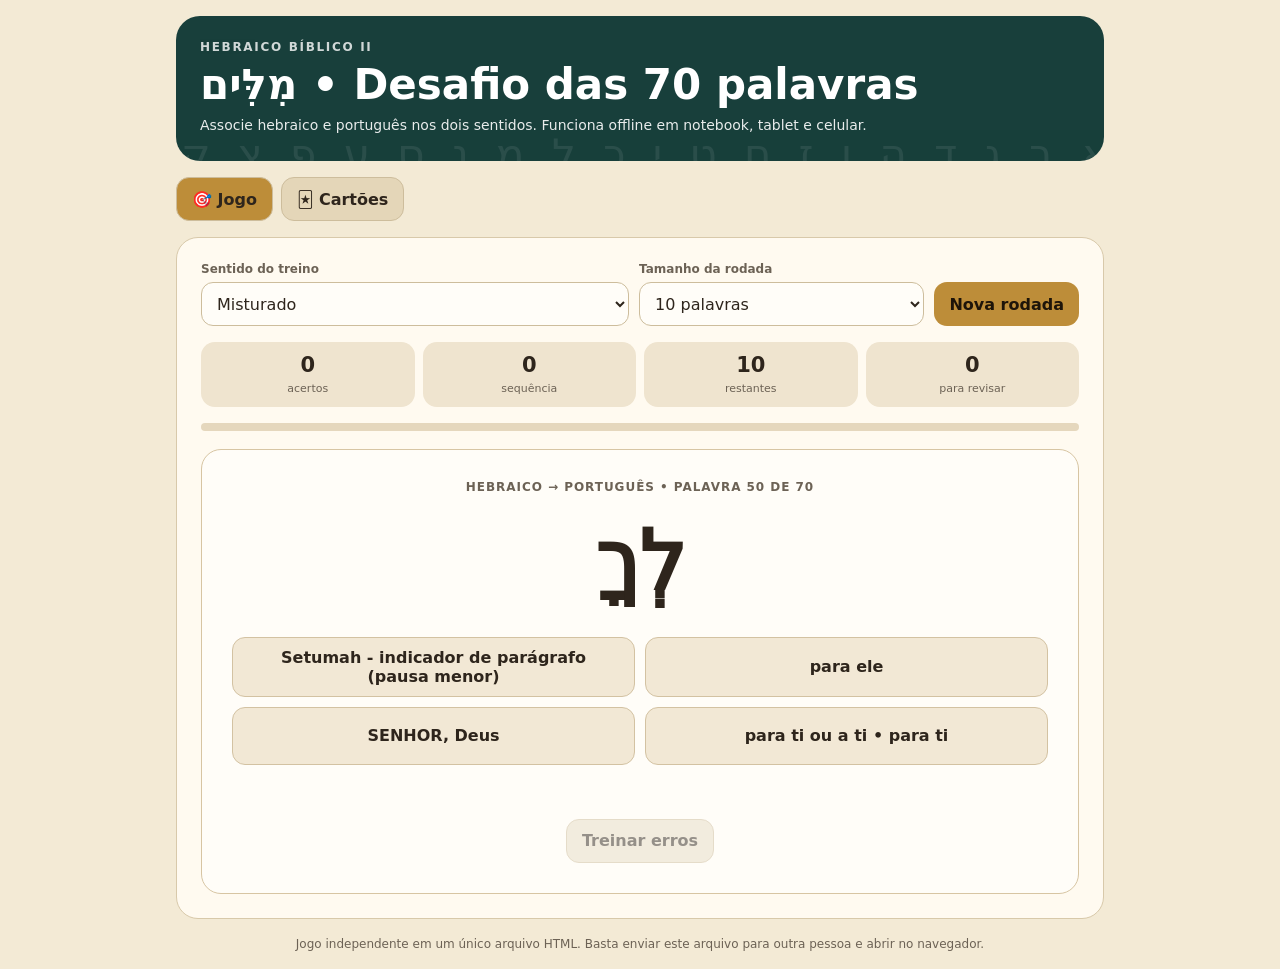
==== app/src/main/assets/index.html @ 37191ca5 "Add files via upload" ====
<!doctype html>
<html lang="pt-BR">
<head>
<meta charset="utf-8">
<meta name="viewport" content="width=device-width, initial-scale=1">
<title>Hebraico Bíblico II — Jogo das 70 Palavras</title>
<meta name="theme-color" content="#183f3b">
<style>
:root{--bg:#f3ead5;--panel:#fffaf0;--ink:#2e251c;--muted:#6c6255;--green:#183f3b;--gold:#bd8d39;--line:#d8c9aa;--ok:#2f6c50;--bad:#884239}
*{box-sizing:border-box}
body{margin:0;background:var(--bg);color:var(--ink);font-family:Inter,system-ui,-apple-system,BlinkMacSystemFont,"Segoe UI",sans-serif}
.app{max-width:960px;margin:auto;padding:16px}
.hero{background:var(--green);color:#fff;border-radius:24px;padding:24px;position:relative;overflow:hidden}
.hero:after{content:"א ב ג ד ה ו ז ח ט י כ ל מ נ ס ע פ צ ק ר ש ת";position:absolute;right:-12px;bottom:-18px;font-size:42px;letter-spacing:7px;opacity:.08;direction:rtl;white-space:nowrap}
.eyebrow{font-size:12px;text-transform:uppercase;letter-spacing:.14em;opacity:.8;font-weight:800}
h1{font-size:clamp(26px,5vw,42px);line-height:1.08;margin:8px 0}
.sub{font-size:14px;line-height:1.55;max-width:700px;opacity:.9}
.nav{display:flex;gap:8px;flex-wrap:wrap;margin:16px 0}
button,select{font:inherit}
button{min-height:44px;border:0;border-radius:13px;padding:10px 15px;font-weight:750;cursor:pointer}
button:focus-visible,select:focus-visible{outline:3px solid var(--gold);outline-offset:2px}
.navbtn{background:#e4d6b8;border:1px solid #cdbd9c;color:var(--ink)}
.navbtn.active{background:var(--gold)}
.panel{background:var(--panel);border:1px solid var(--line);border-radius:22px;padding:clamp(16px,3vw,24px)}
.controls{display:grid;grid-template-columns:1.5fr 1fr auto;gap:10px;align-items:end}
label{font-size:12px;font-weight:800;display:block;margin-bottom:6px;color:var(--muted)}
select{width:100%;min-height:44px;border-radius:12px;padding:8px 11px;border:1px solid #cdbd9c;background:#fffdf8;color:var(--ink);font-size:16px}
.primary{background:var(--gold);color:#1d1409}
.secondary{background:#e7dcc6;color:var(--ink);border:1px solid #cdbd9c}
.stats{display:grid;grid-template-columns:repeat(4,1fr);gap:8px;margin:16px 0}
.stat{background:#efe4cf;border-radius:14px;padding:11px;text-align:center}
.stat b{display:block;font-size:21px}
.stat span{font-size:11px;color:var(--muted)}
.bar{height:8px;background:#e5d7bd;border-radius:99px;overflow:hidden;margin:8px 0 18px}
.bar>div{height:100%;background:var(--gold);width:0;transition:width .25s ease}
.question{border:1px solid #d7c5a3;border-radius:20px;padding:clamp(18px,4vw,30px);text-align:center;background:#fffdf8}
.qmeta{font-size:12px;font-weight:800;letter-spacing:.08em;text-transform:uppercase;color:var(--muted)}
.prompt{font-size:clamp(29px,7vw,58px);font-weight:800;line-height:1.35;margin:14px auto 18px;overflow-wrap:anywhere}
.prompt.hebrew{font-family:"Times New Roman","Noto Sans Hebrew",serif;direction:rtl;font-size:clamp(46px,10vw,82px);font-weight:600}
.options{display:grid;grid-template-columns:1fr 1fr;gap:10px}
.option{background:#f2e8d5;color:var(--ink);border:1px solid #d3c2a2;min-height:58px}
.option.hebrew{font-family:"Times New Roman","Noto Sans Hebrew",serif;font-size:28px;direction:rtl}
.option.correct{background:var(--ok);color:#fff;border-color:var(--ok)}
.option.wrong{background:var(--bad);color:#fff;border-color:var(--bad)}
.option:disabled{cursor:default;opacity:.96}
.feedback{min-height:42px;padding:11px 4px 0;font-weight:700;line-height:1.4}
.actions{display:flex;gap:8px;justify-content:center;flex-wrap:wrap;margin-top:12px}
.summary{text-align:center;padding:24px 10px}
.summary .big{font-size:48px;font-weight:900;color:var(--gold)}
.hidden{display:none!important}
.flash{min-height:260px;display:flex;flex-direction:column;align-items:center;justify-content:center;text-align:center;border:1px solid #d7c5a3;border-radius:20px;background:#fffdf8;padding:28px}
.flash .front{font-size:clamp(34px,8vw,68px);font-weight:800;line-height:1.3}
.flash .front.hebrew{font-family:"Times New Roman","Noto Sans Hebrew",serif;direction:rtl;font-size:clamp(54px,12vw,88px);font-weight:600}
.flash .answer{margin-top:16px;font-size:clamp(22px,5vw,34px);font-weight:800;color:var(--gold)}
.flashmeta{font-size:12px;color:var(--muted);margin-bottom:8px}
.footer{font-size:12px;color:var(--muted);text-align:center;margin-top:16px;line-height:1.5}
@media(max-width:620px){.controls{grid-template-columns:1fr}.stats{grid-template-columns:1fr 1fr}.options{grid-template-columns:1fr}.hero{border-radius:18px}.app{padding:10px}}
@media(prefers-color-scheme:dark){
:root{--bg:#1d1915;--panel:#28231e;--ink:#f6ecda;--muted:#c8bca9;--line:#4a4034}
.navbtn{background:#322b23;border-color:#54483a;color:var(--ink)}
select{background:#201c18;color:var(--ink);border-color:#564a3d}
.stat{background:#211d18}.bar{background:#40372d}.question,.flash{background:#211d19;border-color:#514539}.option{background:#332d26;color:var(--ink);border-color:#574b3e}.secondary{background:#393127;color:var(--ink);border-color:#564a3d}
}
@media(prefers-reduced-motion:reduce){*{transition:none!important}}
</style>
</head>
<body>
<main class="app">
<section class="hero">
<div class="eyebrow">Hebraico Bíblico II</div>
<h1>מִלִּים • Desafio das 70 palavras</h1>
<div class="sub">Associe hebraico e português nos dois sentidos. Funciona offline em notebook, tablet e celular.</div>
</section>

<div class="nav" role="tablist">
<button type="button" class="navbtn active" id="tabGame">🎯 Jogo</button>
<button type="button" class="navbtn" id="tabFlash">🃏 Cartões</button>
</div>

<section class="panel" id="gamePanel">
<div class="controls">
<div><label for="direction">Sentido do treino</label><select id="direction"><option value="mixed">Misturado</option><option value="h2p">Hebraico → Português</option><option value="p2h">Português → Hebraico</option></select></div>
<div><label for="roundSize">Tamanho da rodada</label><select id="roundSize"><option value="10">10 palavras</option><option value="20">20 palavras</option><option value="70">70 palavras</option></select></div>
<button type="button" class="primary" id="newRound">Nova rodada</button>
</div>
<div class="stats" aria-live="polite">
<div class="stat"><b id="score">0</b><span>acertos</span></div>
<div class="stat"><b id="streak">0</b><span>sequência</span></div>
<div class="stat"><b id="remaining">10</b><span>restantes</span></div>
<div class="stat"><b id="errors">0</b><span>para revisar</span></div>
</div>
<div class="bar"><div id="progress"></div></div>

<div id="playArea">
<div class="question">
<div class="qmeta" id="qmeta">Escolha a associação correta</div>
<div class="prompt" id="prompt"></div>
<div class="options" id="options"></div>
<div class="feedback" id="feedback" aria-live="polite"></div>
<div class="actions">
<button type="button" class="secondary hidden" id="nextBtn">Próxima</button>
<button type="button" class="secondary" id="errorsBtn">Treinar erros</button>
</div>
</div>
</div>
<div id="summary" class="summary hidden"></div>
</section>

<section class="panel hidden" id="flashPanel">
<div class="controls">
<div><label for="flashDirection">Frente do cartão</label><select id="flashDirection"><option value="h2p">Hebraico</option><option value="p2h">Português</option><option value="mixed">Misturado</option></select></div>
<div><label for="flashSet">Conjunto</label><select id="flashSet"><option value="all">Todas as 70</option><option value="errors">Somente erros</option></select></div>
<button type="button" class="primary" id="shuffleFlash">Embaralhar</button>
</div>
<div class="flash">
<div class="flashmeta" id="flashMeta"></div>
<div class="front" id="flashFront"></div>
<div class="answer hidden" id="flashAnswer"></div>
</div>
<div class="actions">
<button type="button" class="primary" id="revealBtn">Mostrar resposta</button>
<button type="button" class="secondary hidden" id="knewBtn">✓ Acertei</button>
<button type="button" class="secondary hidden" id="reviewBtn">↻ Rever</button>
</div>
</section>

<div class="footer">Jogo independente em um único arquivo HTML. Basta enviar este arquivo para outra pessoa e abrir no navegador.</div>
</main>

<script>
const V=[
{n:1,h:'אֵת',p:'Não se traduz'},{n:2,h:'יְהוָה',p:'SENHOR, Deus'},{n:3,h:'אֲשֶׁר',p:'que'},{n:4,h:'כִּי',p:'que, porque, quando'},{n:5,h:'אֶל',p:'para, em direção a'},
{n:6,h:'עַל',p:'sobre, acerca, acima, por cima'},{n:7,h:'לֹא',p:'não'},{n:8,h:'כָּל',p:'todo'},{n:9,h:'יִשְׂרָאֵל',p:'Israel'},{n:10,h:'ס',p:'Setumah - indicador de parágrafo (pausa menor)'},
{n:11,h:'וַיֹּאמֶר',p:'E disse'},{n:12,h:'וְאֶת',p:'E …'},{n:13,h:'וְלֹא',p:'e não'},{n:14,h:'בְּנֵי',p:'filhos de'},{n:15,h:'בֵּן',p:'filho'},
{n:16,h:'פ',p:'Petuhah - indicador de seção (pausa maior)'},{n:17,h:'לוֹ',p:'para ele'},{n:18,h:'אִישׁ',p:'homem'},{n:19,h:'הַמֶּלֶךְ',p:'o rei'},{n:20,h:'עַד',p:'até, tanto quanto'},
{n:21,h:'בֵּית',p:'casa de'},{n:22,h:'הָאָרֶץ',p:'a Terra, o chão, a terra'},{n:23,h:'לֵאמֹר',p:'dizendo'},{n:24,h:'מֶלֶךְ',p:'rei'},{n:25,h:'הוּא',p:'ele, este'},
{n:26,h:'אִם',p:'se'},{n:27,h:'וַיְהִי',p:'e houve, e foi, e aconteceu'},{n:28,h:'הָעָם',p:'o povo'},{n:29,h:'לִי',p:'a mim, para mim'},{n:30,h:'מֹשֶׁה',p:'Moisés'},
{n:31,h:'הַזֶּה',p:'este'},{n:32,h:'אָמַר',p:'Ele disse / dizer'},{n:33,h:'יְהוּדָה',p:'Judá'},{n:34,h:'אֱלֹהִים',p:'Deus, deuses'},{n:35,h:'לָהֶם',p:'para eles'},
{n:36,h:'מִן',p:'de, desde'},{n:37,h:'וְכָל',p:'e todo'},{n:38,h:'אֵת',p:'com'},{n:39,h:'דָּוִד',p:'Davi'},{n:40,h:'לִפְנֵי',p:'diante de, face'},
{n:41,h:'אֲנִי',p:'eu'},{n:42,h:'אַל',p:'não'},{n:43,h:'שָׁם',p:'ali, lá'},{n:44,h:'לַיהוָה',p:'ao SENHOR ou para o Senhor'},{n:45,h:'כֹּה',p:'aqui, agora, assim, de sorte que, ali, lá'},
{n:46,h:'כֵּן',p:'assim'},{n:47,h:'וְעַל',p:'e/mas sobre, e/mas acerca, e/mas acima, e/mas por cima'},{n:48,h:'גַּם',p:'também'},{n:49,h:'כַּאֲשֶׁר',p:'como, conforme, assim como, porque, quando, quanto, depois'},{n:50,h:'לְךָ',p:'para ti ou a ti'},
{n:51,h:'אַתָּה',p:'tu'},{n:52,h:'אֶחָד',p:'um, único'},{n:53,h:'לָכֶם',p:'para vós'},{n:54,h:'הַיּוֹם',p:'o dia'},{n:55,h:'הִנֵּה',p:'Eis que'},
{n:56,h:'עִם',p:'com'},{n:57,h:'אֹתוֹ',p:'[a] ele ou … ele'},{n:58,h:'וְאֵת',p:'e [a/o] ou e …'},{n:59,h:'אֵלָיו',p:'para ele, a ele, em direção a ele'},{n:60,h:'יִהְיֶה',p:'ser/será'},
{n:61,h:'שָׁנָה',p:'ano'},{n:62,h:'אֲדֹנָי',p:'Meu Senhor ou Senhor'},{n:63,h:'נָא',p:'por favor, eu peço, agora, então'},{n:64,h:'עָלָיו',p:'acerca dele, sobre ele'},{n:65,h:'וְהָיָה',p:'e será, e acontecerá'},
{n:66,h:'אֱלֹהֵי',p:'Deus [de]'},{n:67,h:'עוֹד',p:'novamente, ainda'},{n:68,h:'אֶרֶץ',p:'Terra, terra'},{n:69,h:'נְאֻם',p:'oráculo, declaração'},{n:70,h:'לְךָ',p:'para ti'}
];
const $=s=>document.querySelector(s);
const shuffle=a=>{const b=[...a];for(let i=b.length-1;i>0;i--){const j=Math.floor(Math.random()*(i+1));[b[i],b[j]]=[b[j],b[i]]}return b};
const state={queue:[],idx:0,score:0,streak:0,best:0,wrong:new Set(),answered:false,current:null,dir:'h2p',flash:null,flashDir:'h2p'};
const groupedTranslations=h=>[...new Set(V.filter(x=>x.h===h).map(x=>x.p))];
function answerFor(item,dir){if(dir==='h2p'){const vals=groupedTranslations(item.h);return vals.length>1?vals.join(' • '):item.p}return item.h}
function promptFor(item,dir){return dir==='h2p'?item.h:item.p}
function chooseDir(sel){return sel==='mixed'?(Math.random()<.5?'h2p':'p2h'):sel}
function uniqueOptions(item,dir){const correct=answerFor(item,dir);const pool=shuffle(V.map(v=>answerFor(v,dir)).filter(x=>x!==correct));const out=[correct];for(const x of pool){if(!out.includes(x))out.push(x);if(out.length===4)break}return shuffle(out)}
function startRound(useErrors=false){let size=Math.max(1,Math.min(70,Number($('#roundSize').value)||10));let base=V;if(useErrors&&state.wrong.size){const errs=V.filter(v=>state.wrong.has(v.n));const rest=shuffle(V.filter(v=>!state.wrong.has(v.n)));base=[...shuffle(errs),...rest]}else base=shuffle(V);state.queue=base.slice(0,size);state.idx=0;state.score=0;state.streak=0;state.best=0;state.answered=false;$('#summary').classList.add('hidden');$('#playArea').classList.remove('hidden');renderQuestion()}
function renderStats(){const total=state.queue.length||1;const done=Math.min(state.idx,total);$('#score').textContent=state.score;$('#streak').textContent=state.streak;$('#remaining').textContent=Math.max(0,total-done);$('#errors').textContent=state.wrong.size;$('#progress').style.width=(done/total*100)+'%';$('#errorsBtn').disabled=state.wrong.size===0;$('#errorsBtn').style.opacity=state.wrong.size===0?'.5':'1'}
function renderQuestion(){if(state.idx>=state.queue.length){finishRound();return}state.current=state.queue[state.idx];state.dir=chooseDir($('#direction').value);state.answered=false;const p=$('#prompt');p.textContent=promptFor(state.current,state.dir);p.classList.toggle('hebrew',state.dir==='h2p');$('#qmeta').textContent=(state.dir==='h2p'?'Hebraico → Português':'Português → Hebraico')+' • Palavra '+state.current.n+' de 70';$('#feedback').textContent='';$('#nextBtn').classList.add('hidden');const box=$('#options');box.innerHTML='';for(const opt of uniqueOptions(state.current,state.dir)){const b=document.createElement('button');b.type='button';b.className='option'+(state.dir==='p2h'?' hebrew':'');b.textContent=opt;b.addEventListener('click',()=>checkAnswer(b,opt));box.appendChild(b)}renderStats()}
function checkAnswer(btn,value){if(state.answered)return;state.answered=true;const correct=answerFor(state.current,state.dir);const ok=value===correct;for(const b of $('#options').querySelectorAll('button')){b.disabled=true;if(b.textContent===correct)b.classList.add('correct')}if(ok){state.score++;state.streak++;state.best=Math.max(state.best,state.streak);state.wrong.delete(state.current.n);$('#feedback').textContent='✓ '+state.current.h+' = '+correct}else{btn.classList.add('wrong');state.streak=0;state.wrong.add(state.current.n);$('#feedback').textContent='Resposta: '+state.current.h+' = '+correct}$('#nextBtn').classList.remove('hidden');renderStats()}
function next(){if(!state.answered)return;state.idx++;renderQuestion()}
function finishRound(){renderStats();$('#playArea').classList.add('hidden');const s=$('#summary');s.classList.remove('hidden');const total=state.queue.length;const pct=total?Math.round(state.score/total*100):0;s.innerHTML='<div class="eyebrow">Rodada concluída</div><div class="big">'+pct+'%</div><p><strong>'+state.score+' de '+total+'</strong> associações corretas.<br>Melhor sequência: <strong>'+state.best+'</strong> • Para revisar: <strong>'+state.wrong.size+'</strong></p><div class="actions"><button type="button" class="primary" id="againBtn">Jogar novamente</button>'+(state.wrong.size?'<button type="button" class="secondary" id="reviewErrorsSummary">Treinar erros</button>':'')+'</div>';$('#againBtn').addEventListener('click',()=>startRound(false));const r=$('#reviewErrorsSummary');if(r)r.addEventListener('click',()=>startRound(true))}
function showTab(which){const game=which==='game';$('#gamePanel').classList.toggle('hidden',!game);$('#flashPanel').classList.toggle('hidden',game);$('#tabGame').classList.toggle('active',game);$('#tabFlash').classList.toggle('active',!game);if(!game)newFlash()}
function flashPool(){if($('#flashSet').value==='errors'&&state.wrong.size)return V.filter(v=>state.wrong.has(v.n));return V}
function newFlash(){const pool=flashPool();state.flash=pool[Math.floor(Math.random()*pool.length)]||V[0];state.flashDir=chooseDir($('#flashDirection').value);const f=$('#flashFront');f.textContent=promptFor(state.flash,state.flashDir);f.classList.toggle('hebrew',state.flashDir==='h2p');$('#flashMeta').textContent='Palavra '+state.flash.n+' de 70 • '+(state.flashDir==='h2p'?'Hebraico → Português':'Português → Hebraico');$('#flashAnswer').textContent=answerFor(state.flash,state.flashDir);$('#flashAnswer').classList.add('hidden');$('#revealBtn').classList.remove('hidden');$('#knewBtn').classList.add('hidden');$('#reviewBtn').classList.add('hidden')}
function revealFlash(){$('#flashAnswer').classList.remove('hidden');$('#revealBtn').classList.add('hidden');$('#knewBtn').classList.remove('hidden');$('#reviewBtn').classList.remove('hidden')}
$('#newRound').addEventListener('click',()=>startRound(false));
$('#nextBtn').addEventListener('click',next);
$('#errorsBtn').addEventListener('click',()=>{if(state.wrong.size)startRound(true)});
$('#tabGame').addEventListener('click',()=>showTab('game'));
$('#tabFlash').addEventListener('click',()=>showTab('flash'));
$('#shuffleFlash').addEventListener('click',newFlash);
$('#flashDirection').addEventListener('change',newFlash);
$('#flashSet').addEventListener('change',newFlash);
$('#revealBtn').addEventListener('click',revealFlash);
$('#knewBtn').addEventListener('click',()=>{state.wrong.delete(state.flash.n);newFlash()});
$('#reviewBtn').addEventListener('click',()=>{state.wrong.add(state.flash.n);newFlash()});
startRound(false);
</script>
</body>
</html>
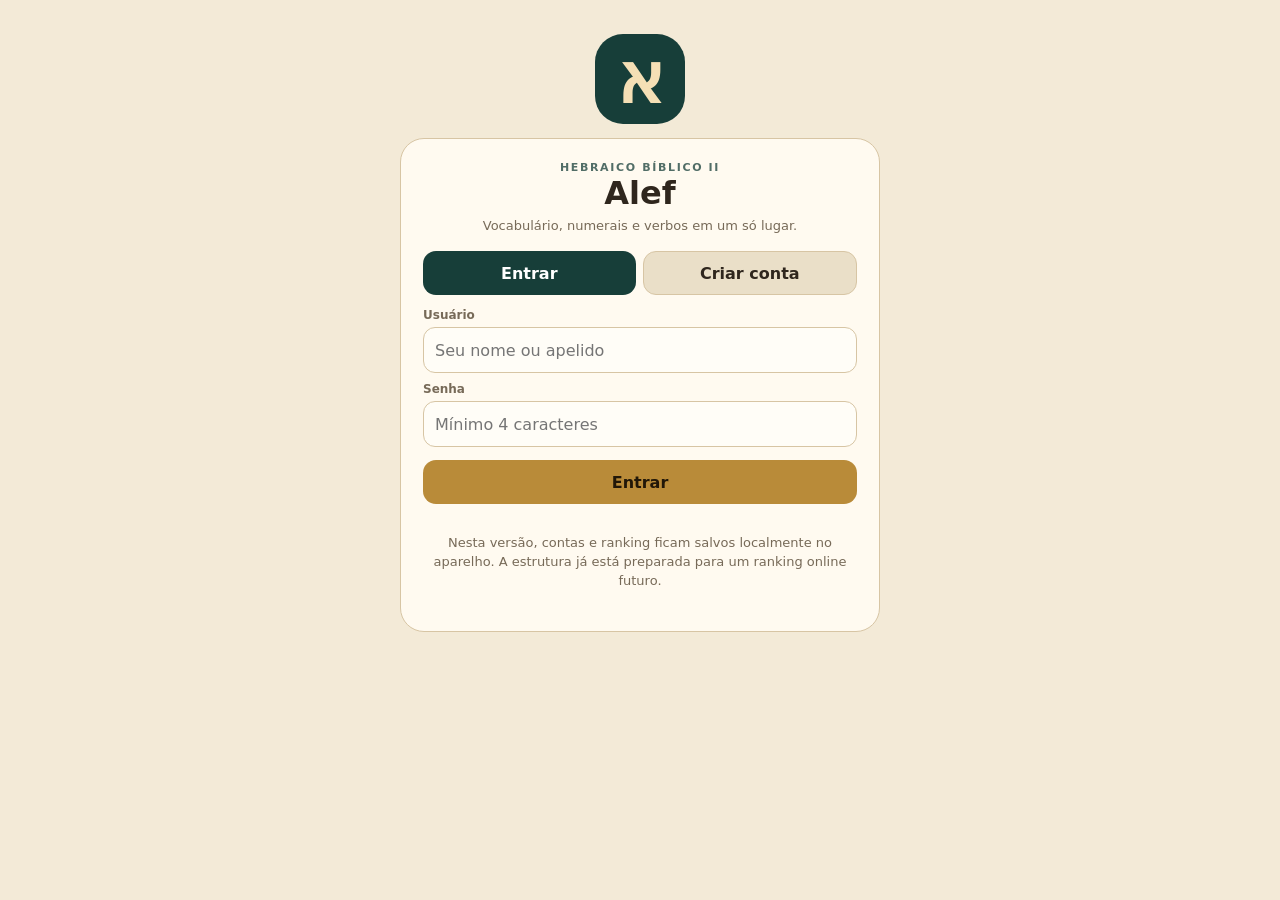
==== commit e69d7db2: "Add files via upload" ====
--- a/app/src/main/assets/index.html
+++ b/app/src/main/assets/index.html
@@ -2,178 +2,285 @@
 <html lang="pt-BR">
 <head>
 <meta charset="utf-8">
-<meta name="viewport" content="width=device-width, initial-scale=1">
-<title>Hebraico Bíblico II — Jogo das 70 Palavras</title>
-<meta name="theme-color" content="#183f3b">
+<meta name="viewport" content="width=device-width,initial-scale=1,viewport-fit=cover">
+<meta name="theme-color" content="#173e39">
+<title>Alef • Hebraico Bíblico II</title>
 <style>
-:root{--bg:#f3ead5;--panel:#fffaf0;--ink:#2e251c;--muted:#6c6255;--green:#183f3b;--gold:#bd8d39;--line:#d8c9aa;--ok:#2f6c50;--bad:#884239}
+:root{
+ --bg:#f3ead7;--panel:#fffaf0;--panel2:#eadfc8;--ink:#2f261d;--muted:#776a58;
+ --green:#173e39;--green2:#22564e;--gold:#b98b39;--line:#d7c5a4;
+ --ok:#2f6c50;--bad:#8b443c;--blue:#385d73;
+}
 *{box-sizing:border-box}
-body{margin:0;background:var(--bg);color:var(--ink);font-family:Inter,system-ui,-apple-system,BlinkMacSystemFont,"Segoe UI",sans-serif}
-.app{max-width:960px;margin:auto;padding:16px}
-.hero{background:var(--green);color:#fff;border-radius:24px;padding:24px;position:relative;overflow:hidden}
-.hero:after{content:"א ב ג ד ה ו ז ח ט י כ ל מ נ ס ע פ צ ק ר ש ת";position:absolute;right:-12px;bottom:-18px;font-size:42px;letter-spacing:7px;opacity:.08;direction:rtl;white-space:nowrap}
-.eyebrow{font-size:12px;text-transform:uppercase;letter-spacing:.14em;opacity:.8;font-weight:800}
-h1{font-size:clamp(26px,5vw,42px);line-height:1.08;margin:8px 0}
-.sub{font-size:14px;line-height:1.55;max-width:700px;opacity:.9}
-.nav{display:flex;gap:8px;flex-wrap:wrap;margin:16px 0}
-button,select{font:inherit}
-button{min-height:44px;border:0;border-radius:13px;padding:10px 15px;font-weight:750;cursor:pointer}
-button:focus-visible,select:focus-visible{outline:3px solid var(--gold);outline-offset:2px}
-.navbtn{background:#e4d6b8;border:1px solid #cdbd9c;color:var(--ink)}
-.navbtn.active{background:var(--gold)}
-.panel{background:var(--panel);border:1px solid var(--line);border-radius:22px;padding:clamp(16px,3vw,24px)}
-.controls{display:grid;grid-template-columns:1.5fr 1fr auto;gap:10px;align-items:end}
-label{font-size:12px;font-weight:800;display:block;margin-bottom:6px;color:var(--muted)}
-select{width:100%;min-height:44px;border-radius:12px;padding:8px 11px;border:1px solid #cdbd9c;background:#fffdf8;color:var(--ink);font-size:16px}
-.primary{background:var(--gold);color:#1d1409}
-.secondary{background:#e7dcc6;color:var(--ink);border:1px solid #cdbd9c}
-.stats{display:grid;grid-template-columns:repeat(4,1fr);gap:8px;margin:16px 0}
-.stat{background:#efe4cf;border-radius:14px;padding:11px;text-align:center}
-.stat b{display:block;font-size:21px}
-.stat span{font-size:11px;color:var(--muted)}
-.bar{height:8px;background:#e5d7bd;border-radius:99px;overflow:hidden;margin:8px 0 18px}
-.bar>div{height:100%;background:var(--gold);width:0;transition:width .25s ease}
-.question{border:1px solid #d7c5a3;border-radius:20px;padding:clamp(18px,4vw,30px);text-align:center;background:#fffdf8}
-.qmeta{font-size:12px;font-weight:800;letter-spacing:.08em;text-transform:uppercase;color:var(--muted)}
-.prompt{font-size:clamp(29px,7vw,58px);font-weight:800;line-height:1.35;margin:14px auto 18px;overflow-wrap:anywhere}
-.prompt.hebrew{font-family:"Times New Roman","Noto Sans Hebrew",serif;direction:rtl;font-size:clamp(46px,10vw,82px);font-weight:600}
-.options{display:grid;grid-template-columns:1fr 1fr;gap:10px}
-.option{background:#f2e8d5;color:var(--ink);border:1px solid #d3c2a2;min-height:58px}
-.option.hebrew{font-family:"Times New Roman","Noto Sans Hebrew",serif;font-size:28px;direction:rtl}
-.option.correct{background:var(--ok);color:#fff;border-color:var(--ok)}
-.option.wrong{background:var(--bad);color:#fff;border-color:var(--bad)}
-.option:disabled{cursor:default;opacity:.96}
-.feedback{min-height:42px;padding:11px 4px 0;font-weight:700;line-height:1.4}
-.actions{display:flex;gap:8px;justify-content:center;flex-wrap:wrap;margin-top:12px}
-.summary{text-align:center;padding:24px 10px}
-.summary .big{font-size:48px;font-weight:900;color:var(--gold)}
+html,body{margin:0;padding:0;background:var(--bg);color:var(--ink);font-family:Inter,system-ui,-apple-system,"Segoe UI",sans-serif}
+button,input,select{font:inherit}
+button{cursor:pointer}
+.shell{max-width:980px;margin:0 auto;padding:14px 14px 88px}
+.top{display:flex;align-items:center;justify-content:space-between;gap:10px;margin-bottom:14px}
+.brand{display:flex;align-items:center;gap:10px;min-width:0}
+.alef{width:48px;height:48px;border-radius:15px;background:var(--green);color:#f8ead0;display:grid;place-items:center;font:700 35px "Times New Roman",serif;box-shadow:0 5px 18px #0001}
+.brand strong{display:block;font-size:18px}
+.brand span{display:block;color:var(--muted);font-size:12px}
+.pill{border:1px solid var(--line);background:var(--panel);border-radius:999px;padding:9px 12px;color:var(--ink);font-weight:700}
+.hero{background:linear-gradient(145deg,var(--green),#102f2c);color:#fff;border-radius:25px;padding:24px;position:relative;overflow:hidden}
+.hero:after{content:"א";position:absolute;right:-8px;bottom:-45px;font:700 190px "Times New Roman",serif;color:#fff;opacity:.06}
+.hero h1{margin:4px 0 8px;font-size:clamp(28px,7vw,48px);line-height:1}
+.hero p{margin:0;max-width:680px;opacity:.87;line-height:1.5}
+.kicker{font-size:11px;text-transform:uppercase;letter-spacing:.15em;font-weight:800;opacity:.75}
+.grid{display:grid;grid-template-columns:repeat(2,minmax(0,1fr));gap:12px;margin-top:14px}
+.card{border:1px solid var(--line);background:var(--panel);border-radius:20px;padding:18px;min-width:0}
+.card h2,.card h3{margin:0 0 7px}
+.card p{margin:0;color:var(--muted);line-height:1.45;font-size:13px}
+.action-card{display:flex;flex-direction:column;min-height:170px}
+.action-card .ico{font-size:28px;margin-bottom:10px}
+.action-card button{margin-top:auto}
+.btn{border:0;border-radius:13px;min-height:44px;padding:10px 14px;font-weight:800;background:var(--green);color:white}
+.btn.gold{background:var(--gold);color:#211708}
+.btn.ghost{background:var(--panel2);color:var(--ink);border:1px solid var(--line)}
+.btn.bad{background:var(--bad)}
+.btn:disabled{opacity:.45;cursor:default}
+.view{display:none}.view.active{display:block}
+.toolbar{display:flex;align-items:center;gap:8px;flex-wrap:wrap;margin:12px 0}
+.back{border:0;background:transparent;color:var(--green);font-weight:900;min-height:44px;padding:6px 4px}
+.section-title{font-size:24px;margin:0}
+.groups{display:grid;grid-template-columns:repeat(4,minmax(0,1fr));gap:9px}
+.groupbtn{border:1px solid var(--line);background:var(--panel);border-radius:15px;padding:14px 10px;color:var(--ink);font-weight:800;min-height:60px}
+.groupbtn.active{background:var(--green);color:#fff}
+.form-row{display:grid;grid-template-columns:1fr 1fr;gap:10px}
+label{display:block;font-size:12px;color:var(--muted);font-weight:800;margin:0 0 5px}
+select,input{width:100%;min-height:46px;border:1px solid var(--line);border-radius:12px;background:#fffdf7;color:var(--ink);padding:9px 11px;font-size:16px}
+.quiz{margin-top:14px;border:1px solid var(--line);background:var(--panel);border-radius:22px;padding:20px;text-align:center}
+.qmeta{font-size:11px;text-transform:uppercase;letter-spacing:.1em;font-weight:900;color:var(--muted)}
+.prompt{margin:12px auto 18px;font-size:clamp(29px,8vw,60px);font-weight:850;line-height:1.28;overflow-wrap:anywhere}
+.hebrew{direction:rtl;font-family:"Times New Roman","Noto Sans Hebrew",serif;font-weight:650}
+.prompt.hebrew{font-size:clamp(48px,12vw,88px)}
+.options{display:grid;grid-template-columns:1fr 1fr;gap:9px}
+.opt{border:1px solid var(--line);border-radius:13px;background:var(--panel2);color:var(--ink);min-height:58px;padding:9px;font-weight:750}
+.opt.hebrew{font-size:26px}
+.opt.correct{background:var(--ok);color:#fff;border-color:var(--ok)}
+.opt.wrong{background:var(--bad);color:#fff;border-color:var(--bad)}
+.feedback{min-height:38px;padding-top:10px;font-weight:800}
+.stats{display:grid;grid-template-columns:repeat(4,1fr);gap:8px;margin:12px 0}
+.stat{background:var(--panel2);border-radius:13px;padding:10px;text-align:center}
+.stat b{display:block;font-size:20px}.stat span{font-size:10px;color:var(--muted)}
+.progress{height:7px;background:#dfd1b6;border-radius:999px;overflow:hidden}.progress div{height:100%;background:var(--gold);width:0}
+.flashcard{min-height:285px;border:1px solid var(--line);border-radius:22px;background:var(--panel);display:grid;place-items:center;text-align:center;padding:25px}
+.flashbig{font-size:clamp(42px,12vw,84px)}
+.flashans{font-size:26px;color:var(--gold);font-weight:900;margin-top:14px}
 .hidden{display:none!important}
-.flash{min-height:260px;display:flex;flex-direction:column;align-items:center;justify-content:center;text-align:center;border:1px solid #d7c5a3;border-radius:20px;background:#fffdf8;padding:28px}
-.flash .front{font-size:clamp(34px,8vw,68px);font-weight:800;line-height:1.3}
-.flash .front.hebrew{font-family:"Times New Roman","Noto Sans Hebrew",serif;direction:rtl;font-size:clamp(54px,12vw,88px);font-weight:600}
-.flash .answer{margin-top:16px;font-size:clamp(22px,5vw,34px);font-weight:800;color:var(--gold)}
-.flashmeta{font-size:12px;color:var(--muted);margin-bottom:8px}
-.footer{font-size:12px;color:var(--muted);text-align:center;margin-top:16px;line-height:1.5}
-@media(max-width:620px){.controls{grid-template-columns:1fr}.stats{grid-template-columns:1fr 1fr}.options{grid-template-columns:1fr}.hero{border-radius:18px}.app{padding:10px}}
+.match-grid{display:grid;grid-template-columns:1fr 1fr;gap:8px;margin-top:12px}
+.match{min-height:58px;border:1px solid var(--line);border-radius:13px;background:var(--panel);color:var(--ink);padding:8px;font-weight:750}
+.match.selected{outline:3px solid var(--gold)}
+.match.solved{background:var(--ok);color:#fff;opacity:.7}
+.rulebox{border-left:4px solid var(--gold);background:var(--panel);padding:13px 15px;border-radius:10px;margin:10px 0;color:var(--muted);line-height:1.5}
+.table-wrap{overflow:auto;border:1px solid var(--line);border-radius:17px;background:var(--panel);margin-top:12px}
+table{width:100%;border-collapse:collapse;min-width:580px}
+th,td{padding:11px;border-bottom:1px solid var(--line);text-align:center}
+th{background:var(--green);color:#fff;position:sticky;top:0}
+td.hebrew{font-size:24px}
+.rank-item{display:grid;grid-template-columns:42px 1fr auto;gap:10px;align-items:center;padding:12px;border-bottom:1px solid var(--line)}
+.rank-pos{width:34px;height:34px;border-radius:50%;background:var(--panel2);display:grid;place-items:center;font-weight:900}
+.rank-item.me{background:#b98b3918}
+.badge{display:inline-block;border-radius:999px;padding:4px 8px;background:var(--panel2);font-size:11px;font-weight:800;color:var(--muted)}
+.auth-wrap{max-width:480px;margin:34px auto}
+.auth-logo{width:90px;height:90px;border-radius:28px;margin:0 auto 14px;background:var(--green);color:#f5dfb5;display:grid;place-items:center;font:700 70px "Times New Roman",serif}
+.auth-card{background:var(--panel);border:1px solid var(--line);border-radius:24px;padding:22px}
+.auth-card h1{text-align:center;margin:0 0 6px}.auth-card>p{text-align:center;color:var(--muted);font-size:13px;margin:0 0 18px}
+.auth-tabs{display:flex;gap:7px;margin-bottom:13px}.auth-tabs button{flex:1}
+.auth-msg{min-height:30px;text-align:center;font-weight:750;font-size:13px;padding-top:8px}
+.bottom{position:fixed;left:0;right:0;bottom:0;background:#fffaf0ed;backdrop-filter:blur(12px);border-top:1px solid var(--line);display:flex;justify-content:center;z-index:20}
+.bottom-inner{width:min(100%,980px);display:grid;grid-template-columns:repeat(5,1fr);padding:5px 8px max(5px,env(safe-area-inset-bottom))}
+.navb{border:0;background:transparent;color:var(--muted);min-height:54px;font-size:11px;font-weight:800}.navb span{display:block;font-size:21px}.navb.active{color:var(--green)}
+.smallnote{font-size:11px;color:var(--muted);line-height:1.45}
+@media(max-width:650px){.grid{grid-template-columns:1fr}.groups{grid-template-columns:repeat(2,1fr)}.form-row{grid-template-columns:1fr}.options{grid-template-columns:1fr}.stats{grid-template-columns:1fr 1fr}.shell{padding:10px 10px 84px}}
 @media(prefers-color-scheme:dark){
-:root{--bg:#1d1915;--panel:#28231e;--ink:#f6ecda;--muted:#c8bca9;--line:#4a4034}
-.navbtn{background:#322b23;border-color:#54483a;color:var(--ink)}
-select{background:#201c18;color:var(--ink);border-color:#564a3d}
-.stat{background:#211d18}.bar{background:#40372d}.question,.flash{background:#211d19;border-color:#514539}.option{background:#332d26;color:var(--ink);border-color:#574b3e}.secondary{background:#393127;color:var(--ink);border-color:#564a3d}
+:root{--bg:#181512;--panel:#28231e;--panel2:#393128;--ink:#f7ecd9;--muted:#c5b9a6;--line:#514638}
+select,input{background:#201c18;color:var(--ink)}.bottom{background:#211d19eb}
 }
-@media(prefers-reduced-motion:reduce){*{transition:none!important}}
 </style>
+<script src="config.js"></script>
+<script src="dados.js"></script>
 </head>
 <body>
-<main class="app">
-<section class="hero">
-<div class="eyebrow">Hebraico Bíblico II</div>
-<h1>מִלִּים • Desafio das 70 palavras</h1>
-<div class="sub">Associe hebraico e português nos dois sentidos. Funciona offline em notebook, tablet e celular.</div>
-</section>
-
-<div class="nav" role="tablist">
-<button type="button" class="navbtn active" id="tabGame">🎯 Jogo</button>
-<button type="button" class="navbtn" id="tabFlash">🃏 Cartões</button>
+<div id="authView" class="auth-wrap">
+ <div class="auth-logo">א</div>
+ <div class="auth-card">
+  <div class="kicker" style="text-align:center;color:var(--green)">Hebraico Bíblico II</div>
+  <h1>Alef</h1>
+  <p>Vocabulário, numerais e verbos em um só lugar.</p>
+  <div class="auth-tabs">
+   <button class="btn" id="tabLogin">Entrar</button>
+   <button class="btn ghost" id="tabRegister">Criar conta</button>
+  </div>
+  <form id="authForm">
+   <label for="user">Usuário</label>
+   <input id="user" autocomplete="username" maxlength="24" required placeholder="Seu nome ou apelido">
+   <div style="height:9px"></div>
+   <label for="pass">Senha</label>
+   <input id="pass" type="password" autocomplete="current-password" minlength="4" maxlength="60" required placeholder="Mínimo 4 caracteres">
+   <div style="height:13px"></div>
+   <button class="btn gold" style="width:100%" id="authSubmit">Entrar</button>
+   <div class="auth-msg" id="authMsg" aria-live="polite"></div>
+  </form>
+  <p class="smallnote">Nesta versão, contas e ranking ficam salvos localmente no aparelho. A estrutura já está preparada para um ranking online futuro.</p>
+ </div>
 </div>
 
-<section class="panel" id="gamePanel">
-<div class="controls">
-<div><label for="direction">Sentido do treino</label><select id="direction"><option value="mixed">Misturado</option><option value="h2p">Hebraico → Português</option><option value="p2h">Português → Hebraico</option></select></div>
-<div><label for="roundSize">Tamanho da rodada</label><select id="roundSize"><option value="10">10 palavras</option><option value="20">20 palavras</option><option value="70">70 palavras</option></select></div>
-<button type="button" class="primary" id="newRound">Nova rodada</button>
+<div id="appView" class="hidden">
+ <div class="shell">
+  <header class="top">
+   <div class="brand"><div class="alef">א</div><div><strong>Alef</strong><span>Hebraico Bíblico II • v1.1</span></div></div>
+   <button class="pill" id="profilePill">👤 <span id="userLabel"></span></button>
+  </header>
+
+  <section id="home" class="view active">
+   <div class="hero"><div class="kicker">Aprender • Praticar • Reter</div><h1>שלום! Vamos estudar?</h1><p>Escolha um módulo. Seus pontos, erros e sequência ficam associados ao seu perfil local.</p></div>
+   <div class="grid">
+    <article class="card action-card"><div class="ico">📚</div><h2>Vocabulário</h2><p>70 palavras organizadas em grupos de 10, com tradução nos dois sentidos.</p><button class="btn" data-go="vocab">Estudar vocabulário</button></article>
+    <article class="card action-card"><div class="ico">🔢</div><h2>Numerais</h2><p>Cardinais, ordinais e formas masculina/feminina conforme o material.</p><button class="btn" data-go="numbers">Treinar numerais</button></article>
+    <article class="card action-card"><div class="ico">🔤</div><h2>Verbos</h2><p>Os sete troncos verbais: Qal, Nifal, Piel, Pual, Hifil, Hofal e Hitpa’el.</p><button class="btn" data-go="verbs">Treinar verbos</button></article>
+    <article class="card action-card"><div class="ico">🏆</div><h2>Ranking</h2><p>Compare a pontuação entre os perfis cadastrados neste aparelho.</p><button class="btn gold" data-go="ranking">Ver ranking</button></article>
+   </div>
+  </section>
+
+  <section id="vocab" class="view">
+   <div class="toolbar"><button class="back" data-go="home">← Início</button><h2 class="section-title">📚 Vocabulário</h2></div>
+   <div class="groups" id="vocabGroups"></div>
+   <div class="card" style="margin-top:12px">
+    <div class="form-row">
+     <div><label>Modo</label><select id="vocabMode"><option value="mixed">Misturado</option><option value="h2p">Hebraico → Português</option><option value="p2h">Português → Hebraico</option></select></div>
+     <div><label>Atividade</label><select id="vocabActivity"><option value="quiz">Quiz</option><option value="flash">Flashcards</option><option value="match">Associação</option></select></div>
+    </div>
+    <button class="btn gold" id="startVocab" style="margin-top:10px;width:100%">Começar</button>
+   </div>
+   <div id="vocabGame"></div>
+  </section>
+
+  <section id="numbers" class="view">
+   <div class="toolbar"><button class="back" data-go="home">← Início</button><h2 class="section-title">🔢 Numerais</h2></div>
+   <div class="rulebox">Cardinais e ordinais são treinados separadamente. Os ordinais concordam em gênero e definição com o substantivo que modificam; acima de dez, o material informa o uso de cardinais.</div>
+   <div class="card">
+    <div class="form-row">
+     <div><label>Conjunto</label><select id="numberSet"><option value="card">Cardinais</option><option value="ord">Ordinais</option></select></div>
+     <div><label>Tipo de desafio</label><select id="numberMode"><option value="translation">Hebraico ↔ Português</option><option value="gender">Masculino × Feminino</option></select></div>
+    </div>
+    <button class="btn gold" id="startNumbers" style="margin-top:10px;width:100%">Iniciar desafio</button>
+   </div>
+   <div id="numberGame"></div>
+   <div class="table-wrap" id="numberTable"></div>
+  </section>
+
+  <section id="verbs" class="view">
+   <div class="toolbar"><button class="back" data-go="home">← Início</button><h2 class="section-title">🔤 Verbos</h2></div>
+   <div class="rulebox">O material organiza os <strong>binyānîm</strong> em modo simples, intensivo e causativo, com vozes ativa, passiva e reflexiva. O jogo usa o paradigma da raiz קטל apresentado nas fontes.</div>
+   <div class="card">
+    <div class="form-row">
+     <div><label>Treino</label><select id="verbMode"><option value="roots">Raízes verbais ↔ significado</option><option value="trunk">Reconhecer o tronco</option><option value="meaning">Tronco → sentido</option><option value="voice">Voz e modo</option></select></div>
+     <div><label>Rodada</label><select id="verbRounds"><option value="7">7 questões</option><option value="14">14 questões</option><option value="21">21 questões</option></select></div>
+    </div>
+    <button class="btn gold" id="startVerbs" style="margin-top:10px;width:100%">Começar treino verbal</button>
+   </div>
+   <div id="verbGame"></div>
+   <div class="card" style="margin-top:12px"><h3>Raízes verbais da aula</h3><p>Treine o reconhecimento da raiz e seu significado em português.</p><div class="table-wrap"><table><thead><tr><th>Raiz</th><th>Significado</th></tr></thead><tbody id="rootTable"></tbody></table></div></div>
+   <div class="table-wrap"><table><thead><tr><th>Tronco</th><th>Forma</th><th>Modo</th><th>Voz</th><th>Sentido no paradigma</th></tr></thead><tbody id="verbTable"></tbody></table></div>
+  </section>
+
+  <section id="ranking" class="view">
+   <div class="toolbar"><button class="back" data-go="home">← Início</button><h2 class="section-title">🏆 Ranking</h2></div>
+   <div class="card">
+    <div style="display:flex;justify-content:space-between;gap:8px;align-items:center;flex-wrap:wrap"><div><h3 style="margin:0">Classificação</h3><p>Perfis deste aparelho</p></div><span class="badge">LOCAL</span></div>
+    <div id="rankList" style="margin-top:9px"></div>
+   </div>
+   <p class="smallnote">Para um ranking entre celulares diferentes, será necessário conectar o app a um backend online. O arquivo <code>config.js</code> já foi criado para essa próxima etapa.</p>
+  </section>
+
+  <section id="profile" class="view">
+   <div class="toolbar"><button class="back" data-go="home">← Início</button><h2 class="section-title">👤 Perfil</h2></div>
+   <div class="card" id="profileCard"></div>
+   <button class="btn bad" style="margin-top:12px;width:100%" id="logoutBtn">Sair da conta</button>
+  </section>
+ </div>
+
+ <nav class="bottom"><div class="bottom-inner">
+  <button class="navb active" data-go="home"><span>⌂</span>Início</button>
+  <button class="navb" data-go="vocab"><span>📚</span>Palavras</button>
+  <button class="navb" data-go="numbers"><span>🔢</span>Números</button>
+  <button class="navb" data-go="verbs"><span>🔤</span>Verbos</button>
+  <button class="navb" data-go="ranking"><span>🏆</span>Ranking</button>
+ </div></nav>
 </div>
-<div class="stats" aria-live="polite">
-<div class="stat"><b id="score">0</b><span>acertos</span></div>
-<div class="stat"><b id="streak">0</b><span>sequência</span></div>
-<div class="stat"><b id="remaining">10</b><span>restantes</span></div>
-<div class="stat"><b id="errors">0</b><span>para revisar</span></div>
-</div>
-<div class="bar"><div id="progress"></div></div>
-
-<div id="playArea">
-<div class="question">
-<div class="qmeta" id="qmeta">Escolha a associação correta</div>
-<div class="prompt" id="prompt"></div>
-<div class="options" id="options"></div>
-<div class="feedback" id="feedback" aria-live="polite"></div>
-<div class="actions">
-<button type="button" class="secondary hidden" id="nextBtn">Próxima</button>
-<button type="button" class="secondary" id="errorsBtn">Treinar erros</button>
-</div>
-</div>
-</div>
-<div id="summary" class="summary hidden"></div>
-</section>
-
-<section class="panel hidden" id="flashPanel">
-<div class="controls">
-<div><label for="flashDirection">Frente do cartão</label><select id="flashDirection"><option value="h2p">Hebraico</option><option value="p2h">Português</option><option value="mixed">Misturado</option></select></div>
-<div><label for="flashSet">Conjunto</label><select id="flashSet"><option value="all">Todas as 70</option><option value="errors">Somente erros</option></select></div>
-<button type="button" class="primary" id="shuffleFlash">Embaralhar</button>
-</div>
-<div class="flash">
-<div class="flashmeta" id="flashMeta"></div>
-<div class="front" id="flashFront"></div>
-<div class="answer hidden" id="flashAnswer"></div>
-</div>
-<div class="actions">
-<button type="button" class="primary" id="revealBtn">Mostrar resposta</button>
-<button type="button" class="secondary hidden" id="knewBtn">✓ Acertei</button>
-<button type="button" class="secondary hidden" id="reviewBtn">↻ Rever</button>
-</div>
-</section>
-
-<div class="footer">Jogo independente em um único arquivo HTML. Basta enviar este arquivo para outra pessoa e abrir no navegador.</div>
-</main>
 
 <script>
-const V=[
-{n:1,h:'אֵת',p:'Não se traduz'},{n:2,h:'יְהוָה',p:'SENHOR, Deus'},{n:3,h:'אֲשֶׁר',p:'que'},{n:4,h:'כִּי',p:'que, porque, quando'},{n:5,h:'אֶל',p:'para, em direção a'},
-{n:6,h:'עַל',p:'sobre, acerca, acima, por cima'},{n:7,h:'לֹא',p:'não'},{n:8,h:'כָּל',p:'todo'},{n:9,h:'יִשְׂרָאֵל',p:'Israel'},{n:10,h:'ס',p:'Setumah - indicador de parágrafo (pausa menor)'},
-{n:11,h:'וַיֹּאמֶר',p:'E disse'},{n:12,h:'וְאֶת',p:'E …'},{n:13,h:'וְלֹא',p:'e não'},{n:14,h:'בְּנֵי',p:'filhos de'},{n:15,h:'בֵּן',p:'filho'},
-{n:16,h:'פ',p:'Petuhah - indicador de seção (pausa maior)'},{n:17,h:'לוֹ',p:'para ele'},{n:18,h:'אִישׁ',p:'homem'},{n:19,h:'הַמֶּלֶךְ',p:'o rei'},{n:20,h:'עַד',p:'até, tanto quanto'},
-{n:21,h:'בֵּית',p:'casa de'},{n:22,h:'הָאָרֶץ',p:'a Terra, o chão, a terra'},{n:23,h:'לֵאמֹר',p:'dizendo'},{n:24,h:'מֶלֶךְ',p:'rei'},{n:25,h:'הוּא',p:'ele, este'},
-{n:26,h:'אִם',p:'se'},{n:27,h:'וַיְהִי',p:'e houve, e foi, e aconteceu'},{n:28,h:'הָעָם',p:'o povo'},{n:29,h:'לִי',p:'a mim, para mim'},{n:30,h:'מֹשֶׁה',p:'Moisés'},
-{n:31,h:'הַזֶּה',p:'este'},{n:32,h:'אָמַר',p:'Ele disse / dizer'},{n:33,h:'יְהוּדָה',p:'Judá'},{n:34,h:'אֱלֹהִים',p:'Deus, deuses'},{n:35,h:'לָהֶם',p:'para eles'},
-{n:36,h:'מִן',p:'de, desde'},{n:37,h:'וְכָל',p:'e todo'},{n:38,h:'אֵת',p:'com'},{n:39,h:'דָּוִד',p:'Davi'},{n:40,h:'לִפְנֵי',p:'diante de, face'},
-{n:41,h:'אֲנִי',p:'eu'},{n:42,h:'אַל',p:'não'},{n:43,h:'שָׁם',p:'ali, lá'},{n:44,h:'לַיהוָה',p:'ao SENHOR ou para o Senhor'},{n:45,h:'כֹּה',p:'aqui, agora, assim, de sorte que, ali, lá'},
-{n:46,h:'כֵּן',p:'assim'},{n:47,h:'וְעַל',p:'e/mas sobre, e/mas acerca, e/mas acima, e/mas por cima'},{n:48,h:'גַּם',p:'também'},{n:49,h:'כַּאֲשֶׁר',p:'como, conforme, assim como, porque, quando, quanto, depois'},{n:50,h:'לְךָ',p:'para ti ou a ti'},
-{n:51,h:'אַתָּה',p:'tu'},{n:52,h:'אֶחָד',p:'um, único'},{n:53,h:'לָכֶם',p:'para vós'},{n:54,h:'הַיּוֹם',p:'o dia'},{n:55,h:'הִנֵּה',p:'Eis que'},
-{n:56,h:'עִם',p:'com'},{n:57,h:'אֹתוֹ',p:'[a] ele ou … ele'},{n:58,h:'וְאֵת',p:'e [a/o] ou e …'},{n:59,h:'אֵלָיו',p:'para ele, a ele, em direção a ele'},{n:60,h:'יִהְיֶה',p:'ser/será'},
-{n:61,h:'שָׁנָה',p:'ano'},{n:62,h:'אֲדֹנָי',p:'Meu Senhor ou Senhor'},{n:63,h:'נָא',p:'por favor, eu peço, agora, então'},{n:64,h:'עָלָיו',p:'acerca dele, sobre ele'},{n:65,h:'וְהָיָה',p:'e será, e acontecerá'},
-{n:66,h:'אֱלֹהֵי',p:'Deus [de]'},{n:67,h:'עוֹד',p:'novamente, ainda'},{n:68,h:'אֶרֶץ',p:'Terra, terra'},{n:69,h:'נְאֻם',p:'oráculo, declaração'},{n:70,h:'לְךָ',p:'para ti'}
-];
-const $=s=>document.querySelector(s);
-const shuffle=a=>{const b=[...a];for(let i=b.length-1;i>0;i--){const j=Math.floor(Math.random()*(i+1));[b[i],b[j]]=[b[j],b[i]]}return b};
-const state={queue:[],idx:0,score:0,streak:0,best:0,wrong:new Set(),answered:false,current:null,dir:'h2p',flash:null,flashDir:'h2p'};
-const groupedTranslations=h=>[...new Set(V.filter(x=>x.h===h).map(x=>x.p))];
-function answerFor(item,dir){if(dir==='h2p'){const vals=groupedTranslations(item.h);return vals.length>1?vals.join(' • '):item.p}return item.h}
-function promptFor(item,dir){return dir==='h2p'?item.h:item.p}
-function chooseDir(sel){return sel==='mixed'?(Math.random()<.5?'h2p':'p2h'):sel}
-function uniqueOptions(item,dir){const correct=answerFor(item,dir);const pool=shuffle(V.map(v=>answerFor(v,dir)).filter(x=>x!==correct));const out=[correct];for(const x of pool){if(!out.includes(x))out.push(x);if(out.length===4)break}return shuffle(out)}
-function startRound(useErrors=false){let size=Math.max(1,Math.min(70,Number($('#roundSize').value)||10));let base=V;if(useErrors&&state.wrong.size){const errs=V.filter(v=>state.wrong.has(v.n));const rest=shuffle(V.filter(v=>!state.wrong.has(v.n)));base=[...shuffle(errs),...rest]}else base=shuffle(V);state.queue=base.slice(0,size);state.idx=0;state.score=0;state.streak=0;state.best=0;state.answered=false;$('#summary').classList.add('hidden');$('#playArea').classList.remove('hidden');renderQuestion()}
-function renderStats(){const total=state.queue.length||1;const done=Math.min(state.idx,total);$('#score').textContent=state.score;$('#streak').textContent=state.streak;$('#remaining').textContent=Math.max(0,total-done);$('#errors').textContent=state.wrong.size;$('#progress').style.width=(done/total*100)+'%';$('#errorsBtn').disabled=state.wrong.size===0;$('#errorsBtn').style.opacity=state.wrong.size===0?'.5':'1'}
-function renderQuestion(){if(state.idx>=state.queue.length){finishRound();return}state.current=state.queue[state.idx];state.dir=chooseDir($('#direction').value);state.answered=false;const p=$('#prompt');p.textContent=promptFor(state.current,state.dir);p.classList.toggle('hebrew',state.dir==='h2p');$('#qmeta').textContent=(state.dir==='h2p'?'Hebraico → Português':'Português → Hebraico')+' • Palavra '+state.current.n+' de 70';$('#feedback').textContent='';$('#nextBtn').classList.add('hidden');const box=$('#options');box.innerHTML='';for(const opt of uniqueOptions(state.current,state.dir)){const b=document.createElement('button');b.type='button';b.className='option'+(state.dir==='p2h'?' hebrew':'');b.textContent=opt;b.addEventListener('click',()=>checkAnswer(b,opt));box.appendChild(b)}renderStats()}
-function checkAnswer(btn,value){if(state.answered)return;state.answered=true;const correct=answerFor(state.current,state.dir);const ok=value===correct;for(const b of $('#options').querySelectorAll('button')){b.disabled=true;if(b.textContent===correct)b.classList.add('correct')}if(ok){state.score++;state.streak++;state.best=Math.max(state.best,state.streak);state.wrong.delete(state.current.n);$('#feedback').textContent='✓ '+state.current.h+' = '+correct}else{btn.classList.add('wrong');state.streak=0;state.wrong.add(state.current.n);$('#feedback').textContent='Resposta: '+state.current.h+' = '+correct}$('#nextBtn').classList.remove('hidden');renderStats()}
-function next(){if(!state.answered)return;state.idx++;renderQuestion()}
-function finishRound(){renderStats();$('#playArea').classList.add('hidden');const s=$('#summary');s.classList.remove('hidden');const total=state.queue.length;const pct=total?Math.round(state.score/total*100):0;s.innerHTML='<div class="eyebrow">Rodada concluída</div><div class="big">'+pct+'%</div><p><strong>'+state.score+' de '+total+'</strong> associações corretas.<br>Melhor sequência: <strong>'+state.best+'</strong> • Para revisar: <strong>'+state.wrong.size+'</strong></p><div class="actions"><button type="button" class="primary" id="againBtn">Jogar novamente</button>'+(state.wrong.size?'<button type="button" class="secondary" id="reviewErrorsSummary">Treinar erros</button>':'')+'</div>';$('#againBtn').addEventListener('click',()=>startRound(false));const r=$('#reviewErrorsSummary');if(r)r.addEventListener('click',()=>startRound(true))}
-function showTab(which){const game=which==='game';$('#gamePanel').classList.toggle('hidden',!game);$('#flashPanel').classList.toggle('hidden',game);$('#tabGame').classList.toggle('active',game);$('#tabFlash').classList.toggle('active',!game);if(!game)newFlash()}
-function flashPool(){if($('#flashSet').value==='errors'&&state.wrong.size)return V.filter(v=>state.wrong.has(v.n));return V}
-function newFlash(){const pool=flashPool();state.flash=pool[Math.floor(Math.random()*pool.length)]||V[0];state.flashDir=chooseDir($('#flashDirection').value);const f=$('#flashFront');f.textContent=promptFor(state.flash,state.flashDir);f.classList.toggle('hebrew',state.flashDir==='h2p');$('#flashMeta').textContent='Palavra '+state.flash.n+' de 70 • '+(state.flashDir==='h2p'?'Hebraico → Português':'Português → Hebraico');$('#flashAnswer').textContent=answerFor(state.flash,state.flashDir);$('#flashAnswer').classList.add('hidden');$('#revealBtn').classList.remove('hidden');$('#knewBtn').classList.add('hidden');$('#reviewBtn').classList.add('hidden')}
-function revealFlash(){$('#flashAnswer').classList.remove('hidden');$('#revealBtn').classList.add('hidden');$('#knewBtn').classList.remove('hidden');$('#reviewBtn').classList.remove('hidden')}
-$('#newRound').addEventListener('click',()=>startRound(false));
-$('#nextBtn').addEventListener('click',next);
-$('#errorsBtn').addEventListener('click',()=>{if(state.wrong.size)startRound(true)});
-$('#tabGame').addEventListener('click',()=>showTab('game'));
-$('#tabFlash').addEventListener('click',()=>showTab('flash'));
-$('#shuffleFlash').addEventListener('click',newFlash);
-$('#flashDirection').addEventListener('change',newFlash);
-$('#flashSet').addEventListener('change',newFlash);
-$('#revealBtn').addEventListener('click',revealFlash);
-$('#knewBtn').addEventListener('click',()=>{state.wrong.delete(state.flash.n);newFlash()});
-$('#reviewBtn').addEventListener('click',()=>{state.wrong.add(state.flash.n);newFlash()});
-startRound(false);
+(()=> {
+const D=window.ALEF_DATA, $=s=>document.querySelector(s), $$=s=>[...document.querySelectorAll(s)];
+const LS_USERS='alef_users_v11', LS_CURRENT='alef_current_v11';
+let authMode='login', currentUser=null, selectedGroup='1-10';
+const shuffle=a=>{let b=[...a];for(let i=b.length-1;i>0;i--){let j=Math.floor(Math.random()*(i+1));[b[i],b[j]]=[b[j],b[i]]}return b};
+const getUsers=()=>{try{return JSON.parse(localStorage.getItem(LS_USERS)||'{}')}catch{return {}}};
+const saveUsers=u=>localStorage.setItem(LS_USERS,JSON.stringify(u));
+function hash(s){let h=2166136261;for(let i=0;i<s.length;i++){h^=s.charCodeAt(i);h=Math.imul(h,16777619)}return (h>>>0).toString(16)}
+function normalizeUser(s){return s.trim().replace(/\s+/g,' ').slice(0,24)}
+function emptyStats(){return {points:0,correct:0,wrong:0,bestStreak:0,games:0,last:Date.now()}}
+function setAuthMode(m){authMode=m;$('#tabLogin').className='btn '+(m==='login'?'':'ghost');$('#tabRegister').className='btn '+(m==='register'?'':'ghost');$('#authSubmit').textContent=m==='login'?'Entrar':'Criar conta';$('#authMsg').textContent=''}
+$('#tabLogin').addEventListener('click',()=>setAuthMode('login'));$('#tabRegister').addEventListener('click',()=>setAuthMode('register'));
+$('#authForm').addEventListener('submit',e=>{e.preventDefault();const name=normalizeUser($('#user').value), pass=$('#pass').value;const key=name.toLocaleLowerCase('pt-BR'), users=getUsers();
+ if(name.length<2||pass.length<4){$('#authMsg').textContent='Use um nome com 2+ caracteres e senha com 4+.';return}
+ if(authMode==='register'){if(users[key]){$('#authMsg').textContent='Esse usuário já existe neste aparelho.';return}users[key]={name,passHash:hash(pass),stats:emptyStats()};saveUsers(users);login(key)}
+ else{if(!users[key]||users[key].passHash!==hash(pass)){$('#authMsg').textContent='Usuário ou senha incorretos.';return}login(key)}
+});
+function login(key){localStorage.setItem(LS_CURRENT,key);currentUser=key;$('#authView').classList.add('hidden');$('#appView').classList.remove('hidden');refreshUserUI();go('home')}
+function tryRestore(){const key=localStorage.getItem(LS_CURRENT), users=getUsers();if(key&&users[key])login(key)}
+function getMe(){const u=getUsers();return currentUser?u[currentUser]:null}
+function addResult(ok,streak=0,bonus=0){const users=getUsers(), me=users[currentUser];if(!me)return; if(ok){me.stats.correct++;me.stats.points+=10+bonus}else me.stats.wrong++;me.stats.bestStreak=Math.max(me.stats.bestStreak,streak);me.stats.last=Date.now();saveUsers(users);refreshUserUI()}
+function gameFinished(){const users=getUsers(),me=users[currentUser];if(me){me.stats.games++;saveUsers(users);refreshUserUI()}}
+function refreshUserUI(){const me=getMe();if(!me)return;$('#userLabel').textContent=me.name;$('#profileCard').innerHTML=`<div class="alef" style="width:70px;height:70px;font-size:50px;margin-bottom:12px">א</div><h2 style="margin:0">${escapeHtml(me.name)}</h2><p style="color:var(--muted)">Perfil local</p><div class="stats"><div class="stat"><b>${me.stats.points}</b><span>pontos</span></div><div class="stat"><b>${me.stats.correct}</b><span>acertos</span></div><div class="stat"><b>${me.stats.wrong}</b><span>erros</span></div><div class="stat"><b>${me.stats.bestStreak}</b><span>melhor sequência</span></div></div>`;renderRanking()}
+function escapeHtml(s){return String(s).replace(/[&<>"']/g,c=>({'&':'&amp;','<':'&lt;','>':'&gt;','"':'&quot;',"'":'&#39;'}[c]))}
+$('#logoutBtn').addEventListener('click',()=>{localStorage.removeItem(LS_CURRENT);currentUser=null;$('#appView').classList.add('hidden');$('#authView').classList.remove('hidden');$('#pass').value=''});
+$('#profilePill').addEventListener('click',()=>go('profile'));
+function go(id){$$('.view').forEach(v=>v.classList.toggle('active',v.id===id));$$('.navb').forEach(b=>b.classList.toggle('active',b.dataset.go===id));window.scrollTo({top:0,behavior:'smooth'});if(id==='ranking')renderRanking()}
+$$('[data-go]').forEach(b=>b.addEventListener('click',()=>go(b.dataset.go)));
+
+function renderRanking(){const users=Object.entries(getUsers()).map(([key,u])=>({key,...u})).sort((a,b)=>b.stats.points-a.stats.points||b.stats.correct-a.stats.correct);$('#rankList').innerHTML=users.length?users.map((u,i)=>`<div class="rank-item ${u.key===currentUser?'me':''}"><div class="rank-pos">${i+1}</div><div><strong>${escapeHtml(u.name)}</strong><div class="smallnote">${u.stats.correct} acertos • ${u.stats.games} rodadas</div></div><strong>${u.stats.points} pts</strong></div>`).join(''):'<p>Nenhum perfil ainda.</p>'}
+
+const groupLabels=[];for(let s=1;s<=70;s+=10)groupLabels.push(`${s}-${Math.min(s+9,70)}`);
+$('#vocabGroups').innerHTML=groupLabels.map(g=>`<button class="groupbtn ${g===selectedGroup?'active':''}" data-group="${g}">${g}</button>`).join('')+`<button class="groupbtn" data-group="all">Todas</button>`;
+$('#vocabGroups').addEventListener('click',e=>{const b=e.target.closest('[data-group]');if(!b)return;selectedGroup=b.dataset.group;$$('.groupbtn').forEach(x=>x.classList.toggle('active',x.dataset.group===selectedGroup))});
+function vocabPool(){if(selectedGroup==='all')return D.vocabulario;const [a,b]=selectedGroup.split('-').map(Number);return D.vocabulario.filter(x=>x.n>=a&&x.n<=b)}
+$('#startVocab').addEventListener('click',()=>{const act=$('#vocabActivity').value;if(act==='quiz')startQuiz(vocabPool(),$('#vocabMode').value,$('#vocabGame'),'Vocabulário');if(act==='flash')startFlash(vocabPool(),$('#vocabMode').value,$('#vocabGame']);if(act==='match')startMatch(vocabPool(),$('#vocabGame'))});
+
+function startQuiz(pool,mode,host,title,rounds=null, custom=null){let q=shuffle(pool),max=rounds||q.length,idx=0,score=0,streak=0,answered=false;if(max>q.length)q=Array.from({length:max},()=>pool[Math.floor(Math.random()*pool.length)]);else q=q.slice(0,max);
+ host.innerHTML=`<div class="stats"><div class="stat"><b id="gscore">0</b><span>acertos</span></div><div class="stat"><b id="gstreak">0</b><span>sequência</span></div><div class="stat"><b id="gleft">${max}</b><span>restantes</span></div><div class="stat"><b id="gpts">0</b><span>pontos</span></div></div><div class="progress"><div id="gbar"></div></div><div class="quiz"><div class="qmeta" id="gmeta"></div><div id="gprompt" class="prompt"></div><div id="goptions" class="options"></div><div id="gfeedback" class="feedback"></div><button class="btn hidden" id="gnext">Próxima</button></div>`;
+ let pts=0;
+ function render(){if(idx>=max){gameFinished();host.innerHTML=`<div class="quiz"><div class="kicker">Rodada concluída</div><div style="font-size:54px;font-weight:950;color:var(--gold)">${Math.round(score/max*100)}%</div><p><strong>${score}/${max}</strong> respostas corretas • ${pts} pontos ganhos</p><button class="btn gold" id="grestart">Jogar novamente</button></div>`;host.querySelector('#grestart').addEventListener('click',()=>startQuiz(pool,mode,host,title,rounds,custom));return}
+  answered=false;const item=q[idx],dir=mode==='mixed'?(Math.random()<.5?'h2p':'p2h'):mode;let qa=custom?custom(item,dir,pool):defaultQA(item,dir,pool);
+  const pr=host.querySelector('#gprompt');pr.textContent=qa.prompt;pr.classList.toggle('hebrew',qa.promptHebrew);
+  host.querySelector('#gmeta').textContent=`${title} • ${idx+1}/${max}`;host.querySelector('#gfeedback').textContent='';host.querySelector('#gnext').classList.add('hidden');
+  const box=host.querySelector('#goptions');box.innerHTML='';qa.options.forEach(v=>{const b=document.createElement('button');b.className='opt'+(qa.optionsHebrew?' hebrew':'');b.textContent=v;b.addEventListener('click',()=>check(b,v,qa.correct,qa));box.appendChild(b)});
+  host.querySelector('#gleft').textContent=max-idx;host.querySelector('#gbar').style.width=(idx/max*100)+'%';
+ }
+ function check(btn,val,correct,qa){if(answered)return;answered=true;const ok=val===correct;host.querySelectorAll('.opt').forEach(b=>{b.disabled=true;if(b.textContent===correct)b.classList.add('correct')});if(ok){score++;streak++;let bonus=streak>0&&streak%5===0?5:0;pts+=10+bonus;addResult(true,streak,bonus);host.querySelector('#gfeedback').textContent=bonus?`✓ Correto! +${10+bonus} (bônus de sequência)`:'✓ Correto! +10'}else{streak=0;addResult(false,0,0);btn.classList.add('wrong');host.querySelector('#gfeedback').textContent='Resposta: '+correct}
+  host.querySelector('#gscore').textContent=score;host.querySelector('#gstreak').textContent=streak;host.querySelector('#gpts').textContent=pts;host.querySelector('#gnext').classList.remove('hidden')
+ }
+ host.querySelector('#gnext').addEventListener('click',()=>{idx++;render()});render()
+}
+function defaultQA(item,dir,pool){const correct=dir==='h2p'?item.p:item.h;let vals=shuffle(pool.map(x=>dir==='h2p'?x.p:x.h).filter(x=>x!==correct));let opts=[correct];for(const x of vals){if(!opts.includes(x))opts.push(x);if(opts.length===4)break}return {prompt:dir==='h2p'?item.h:item.p,promptHebrew:dir==='h2p',correct,options:shuffle(opts),optionsHebrew:dir==='p2h'}}
+
+function startFlash(pool,mode,host){let list=shuffle(pool),i=0;function draw(){const item=list[i%list.length],dir=mode==='mixed'?(Math.random()<.5?'h2p':'p2h'):mode;const front=dir==='h2p'?item.h:item.p,ans=dir==='h2p'?item.p:item.h;host.innerHTML=`<div class="flashcard"><div><div class="qmeta">Cartão ${i+1} • ${item.n||''}</div><div class="flashbig ${dir==='h2p'?'hebrew':''}">${escapeHtml(front)}</div><div id="fans" class="flashans hidden ${dir==='p2h'?'hebrew':''}">${escapeHtml(ans)}</div></div></div><div class="toolbar" style="justify-content:center"><button class="btn gold" id="freveal">Mostrar resposta</button><button class="btn ghost hidden" id="fknew">✓ Acertei</button><button class="btn ghost hidden" id="fmiss">↻ Rever</button></div>`;host.querySelector('#freveal').addEventListener('click',()=>{host.querySelector('#fans').classList.remove('hidden');host.querySelector('#freveal').classList.add('hidden');host.querySelector('#fknew').classList.remove('hidden');host.querySelector('#fmiss').classList.remove('hidden')});host.querySelector('#fknew').addEventListener('click',()=>{addResult(true,1,0);i++;draw()});host.querySelector('#fmiss').addEventListener('click',()=>{addResult(false,0,0);i++;draw()})}draw()}
+
+function startMatch(pool,host){let items=shuffle(pool).slice(0,Math.min(5,pool.length)),left=shuffle(items.map(x=>({id:x.n,t:x.h,heb:true}))),right=shuffle(items.map(x=>({id:x.n,t:x.p,heb:false}))),sel=null,solved=new Set();host.innerHTML=`<div class="quiz"><div class="qmeta">Associe as 5 duplas</div><div class="match-grid" id="mgrid"></div><div class="feedback" id="mfb"></div></div>`;function draw(){const grid=host.querySelector('#mgrid');grid.innerHTML='';[left,right].forEach(col=>{const c=document.createElement('div');col.forEach(x=>{const b=document.createElement('button');b.className='match '+(x.heb?'hebrew ':'')+(solved.has(x.id)?'solved':'');b.textContent=x.t;b.disabled=solved.has(x.id);b.addEventListener('click',()=>pick(b,x));c.appendChild(b)});grid.appendChild(c)})}function pick(b,x){if(!sel){sel={b,x};b.classList.add('selected');return}if(sel.x.heb===x.heb){sel.b.classList.remove('selected');sel={b,x};b.classList.add('selected');return}if(sel.x.id===x.id){solved.add(x.id);addResult(true,1,0);host.querySelector('#mfb').textContent='✓ Associação correta';sel=null;draw();if(solved.size===items.length){gameFinished();host.querySelector('#mfb').textContent='🏆 Todas as associações concluídas!'}}else{addResult(false,0,0);host.querySelector('#mfb').textContent='Tente novamente';sel.b.classList.remove('selected');sel=null}}draw()}
+
+function renderNumberTable(){const set=$('#numberSet').value==='card'?D.cardinais:D.ordinais;$('#numberTable').innerHTML=`<table><thead><tr><th>Português</th><th>Masculino</th><th>Feminino</th></tr></thead><tbody>${set.map(x=>`<tr><td>${x.pt}</td><td class="hebrew">${x.m||'—'}</td><td class="hebrew">${x.f||'—'}</td></tr>`).join('')}</tbody></table>`}
+$('#numberSet').addEventListener('change',renderNumberTable);renderNumberTable();
+$('#startNumbers').addEventListener('click',()=>{const set=$('#numberSet').value==='card'?D.cardinais:D.ordinais, mode=$('#numberMode').value;if(mode==='translation')startQuiz(set,'mixed',$('#numberGame'),'Numerais',10,(item,dir,pool)=>{const variants=[item.m,item.f].filter(Boolean),heb=variants[Math.floor(Math.random()*variants.length)];if(dir==='h2p'){const correct=item.pt;let opts=[correct,...shuffle(pool.map(x=>x.pt).filter(x=>x!==correct))].slice(0,4);return {prompt:heb,promptHebrew:true,correct,options:shuffle([...new Set(opts)]),optionsHebrew:false}}else{const correct=heb;let candidates=pool.flatMap(x=>[x.m,x.f]).filter(Boolean).filter(x=>x!==correct);let opts=[correct,...shuffle(candidates)].slice(0,4);return {prompt:item.pt,promptHebrew:false,correct,options:shuffle([...new Set(opts)]),optionsHebrew:true}}});else startQuiz(set,'h2p',$('#numberGame'),'Gênero dos numerais',10,(item,dir,pool)=>{const useM=!!item.m && (!item.f||Math.random()<.5),form=useM?item.m:item.f,correct=useM?'Masculino':'Feminino';return {prompt:form||item.m,promptHebrew:true,correct,options:['Masculino','Feminino'],optionsHebrew:false}})});
+
+$('#rootTable').innerHTML=D.raizes.map(x=>`<tr><td class="hebrew">${x.h}</td><td>${x.p}</td></tr>`).join('');
+$('#verbTable').innerHTML=D.binyanim.map(x=>`<tr><td><strong>${x.nome}</strong></td><td class="hebrew">${x.heb}</td><td>${x.modo}</td><td>${x.voz}</td><td>${x.sentido}</td></tr>`).join('');
+$('#startVerbs').addEventListener('click',()=>{const mode=$('#verbMode').value, rounds=Number($('#verbRounds').value);
+ if(mode==='roots'){startQuiz(D.raizes,'mixed',$('#verbGame'),'Raízes verbais',rounds,(item,dir,pool)=>{const correct=dir==='h2p'?item.p:item.h;const vals=shuffle(pool.map(x=>dir==='h2p'?x.p:x.h).filter(x=>x!==correct));return {prompt:dir==='h2p'?item.h:item.p,promptHebrew:dir==='h2p',correct,options:shuffle([correct,...vals.slice(0,3)]),optionsHebrew:dir==='p2h'}});return}
+ startQuiz(D.binyanim,'h2p',$('#verbGame'),'Troncos verbais',rounds,(item,dir,pool)=>{if(mode==='trunk'){const correct=item.nome;return {prompt:item.heb,promptHebrew:true,correct,options:shuffle([correct,...shuffle(pool.map(x=>x.nome).filter(x=>x!==correct)).slice(0,3)]),optionsHebrew:false}}if(mode==='meaning'){const correct=item.sentido;return {prompt:`${item.nome} • ${item.heb}`,promptHebrew:false,correct,options:shuffle([correct,...shuffle(pool.map(x=>x.sentido).filter(x=>x!==correct)).slice(0,3)]),optionsHebrew:false}}const correct=`${item.voz} • ${item.modo}`;let vals=[...new Set(pool.map(x=>`${x.voz} • ${x.modo}`).filter(x=>x!==correct))];return {prompt:item.nome,promptHebrew:false,correct,options:shuffle([correct,...shuffle(vals).slice(0,3)]),optionsHebrew:false}})});
+
+tryRestore();
+})();
 </script>
 </body>
-</html>+</html>
